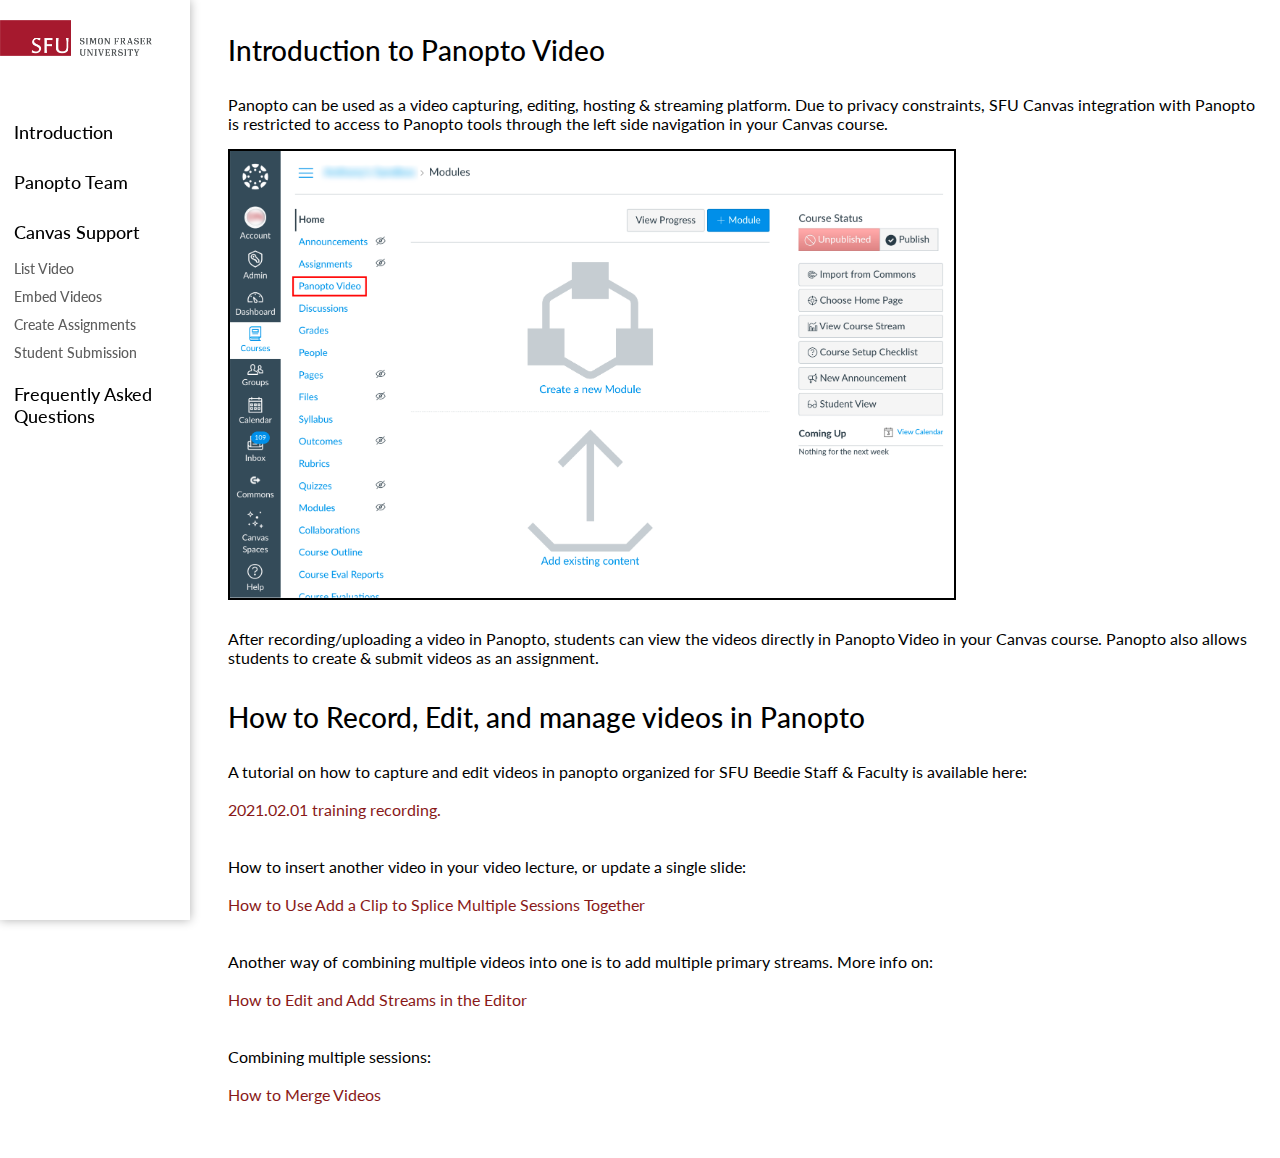
==== index.html @ bc51aecb "rename" ====
<!DOCTYPE html>
<html lang="en">
<head>
    <meta charset="UTF-8">
    <meta http-equiv="X-UA-Compatible" content="IE=edge">
    <meta name="viewport" content="width=device-width, initial-scale=1.0">
    <title>Panopto Video in SFU Canvas</title>
    <link rel="stylesheet" href="./styles.css">
</head>
<body>
    <!-- Side navigation -->
    <div class="sidenav">
        <img class="logo" alt="SFU Logo" src="./images/SFU_horizontal_logo_rgb.png" />
        <br><br><br>
        <a href="./home.html">Introduction</a>
        <a href="./panopto_team.html">Panopto Team</a>
        <a href="./canvas_support.html">Canvas Support</a>
        <a class="a_sub" href="./canvas_support.html#list">List Video</a>
        <a class="a_sub" href="./canvas_support.html#embed">Embed Videos</a>
        <a class="a_sub" href="./canvas_support.html#create">Create Assignments</a>
        <a class="a_sub" href="./canvas_support.html#submit">Student Submission</a>
        <a href="./faq.html">Frequently Asked Questions</a>
    </div>

    <!-- Page content -->
    <div class="main">
        <h2>
          Introduction to Panopto Video
        </h2>
        <p>
          Panopto can be used as a video capturing, editing, hosting & streaming platform. 
          Due to privacy constraints, SFU Canvas integration with Panopto is restricted to 
          access to Panopto tools through the left side navigation in your Canvas course.
        </p>
        <img src="./images/panopto_tab.png" alt="Panopto tab in Canvas">
        <p>
          After recording/uploading a video in Panopto, students can view the videos directly 
          in Panopto Video in your Canvas course. Panopto also allows students to create & 
          submit videos as an assignment.
        </p>
        <h2>
          How to Record, Edit, and manage videos in Panopto
        </h2>
        <p>
          A tutorial on how to capture and edit videos in panopto organized for SFU Beedie 
          Staff & Faculty is available here:<br><br> <a href="https://corp.hosted.panopto.com/Panopto/Pages/Viewer.aspx?id=32fe626e-5013-48fc-8f20-acc20178127f" target="_blank">
          2021.02.01 training recording.</a><br><br><br>
          How to insert another video in your video lecture, or update a single slide: 
          <br><br> <a href="https://support.panopto.com/s/article/Add-Clips-Splicing" target="_blank">
            How to Use Add a Clip to Splice Multiple Sessions Together</a><br><br><br>
          Another way of combining multiple videos into one is to add multiple primary 
          streams. More info on:<br><br> <a href="https://support.panopto.com/s/article/Add-and-edit-Video-Streams" target="_blank">
            How to Edit and Add Streams in the Editor</a><br><br><br>
          Combining multiple sessions: <br><br> <a href="https://support.panopto.com/s/article/How-to-Merge-Videos" target="_blank">
            How to Merge Videos</a><br><br><br>
        </p>
    </div>

<script src="./scripts.js"></script>
</body>
</html>
---- styles.css ----
@import url('https://fonts.googleapis.com/css?family=Lato');

body {
  font-family: "Lato Extended", Lato, "Helvetica Neue", Helvetica, Arial, sans-serif;
}
.logo {
  width: 152px;
  height: 36px;
  border: none;
}
h2 {
  font-size: 28px;
  font-weight: 500;
  padding-top: 10px;
  padding-bottom: 5px;
}
img {
  border: 2px solid rgb(0, 0, 0);
  width: 70%;
  margin-left: 0px ;
  margin-bottom: 10px;
}
h3 {
  font-weight: normal;
  font-size: 22px;
}
h4 {
  font-weight: normal;
  font-size: 18px;
}
a {
  text-decoration: none;
  color: rgb(137, 25, 25);
}
li {
  padding: 5px;
}
button {
  font-family: "Lato Extended", Lato, "Helvetica Neue", Helvetica, Arial, sans-serif;
  font-size: 20px;
}
div.indent {
  border-left: 1px solid rgb(211, 211, 211);
}
.indent p {
  margin-left: 40px;
}
.indent img {
  margin-left: 40px;
}

.sidenav {
    height: 100%; /* Full-height: remove this if you want "auto" height */
    width: 190px; /* Set the width of the sidebar */
    position: fixed; /* Fixed Sidebar (stay in place on scroll) */
    z-index: 1; /* Stay on top */
    top: 0; /* Stay at the top */
    left: 0;
    background-color: rgb(255, 255, 255); /* Black */
    overflow-x: hidden; /* Disable horizontal scroll */
    padding-top: 20px;
    box-shadow:0px 0px 10px 0px rgb(176, 176, 176);
  }
  
  /* The navigation menu links */
  .sidenav a {
    padding: 14px;
    text-decoration: none;
    font-size: 18px;
    font-weight: 500;
    color: #000000;
    display: block;
  }

  .a_sub {
    padding-top: 3px !important;
    padding-bottom: 8px !important;
    font-size: 14px !important;
    color: #5e5e5e !important;
  }
  .a_sub:hover {
    color: rgb(0, 0, 0) !important; 
    background-color: #ececec5c;
  }

  /* When you mouse over the navigation links, change their color */
  .sidenav a:hover {
    background-color: #ececec5c;
  }
  
  /* Style page content */
  .main {
    margin-left: 210px; 
    padding: 0px 10px;
  }
  
  /* On smaller screens, where height is less than 450px, change the style of the sidebar (less padding and a smaller font size) */
  @media screen and (max-height: 450px) {
    .sidenav {padding-top: 15px;}
    .sidenav a {font-size: 18px;}
  }
  .accordion {
    background-color: rgba(237, 237, 237, 0.236);
    color: #444;
    padding: 10px;
    width: 900px;
    border: 0;
    border-bottom: 1px solid gray;;
    text-align: left;
    transition: 0.4s;
  }
  
  .active, .accordion:hover {
    background-color: rgb(240, 240, 240);
  }
  
  .panel {
    padding: 0 18px;
    background-color: white;
    max-height: 0;
    overflow: hidden;
    transition: max-height 0.2s ease-out;
    width: 80%;
  }

  .accordion:after {
    content: '\002B';
    color: #777;
    font-weight: bold;
    float: right;
    margin-left: 5px;
  }
  
  .active:after {
    content: "\2212";
  }
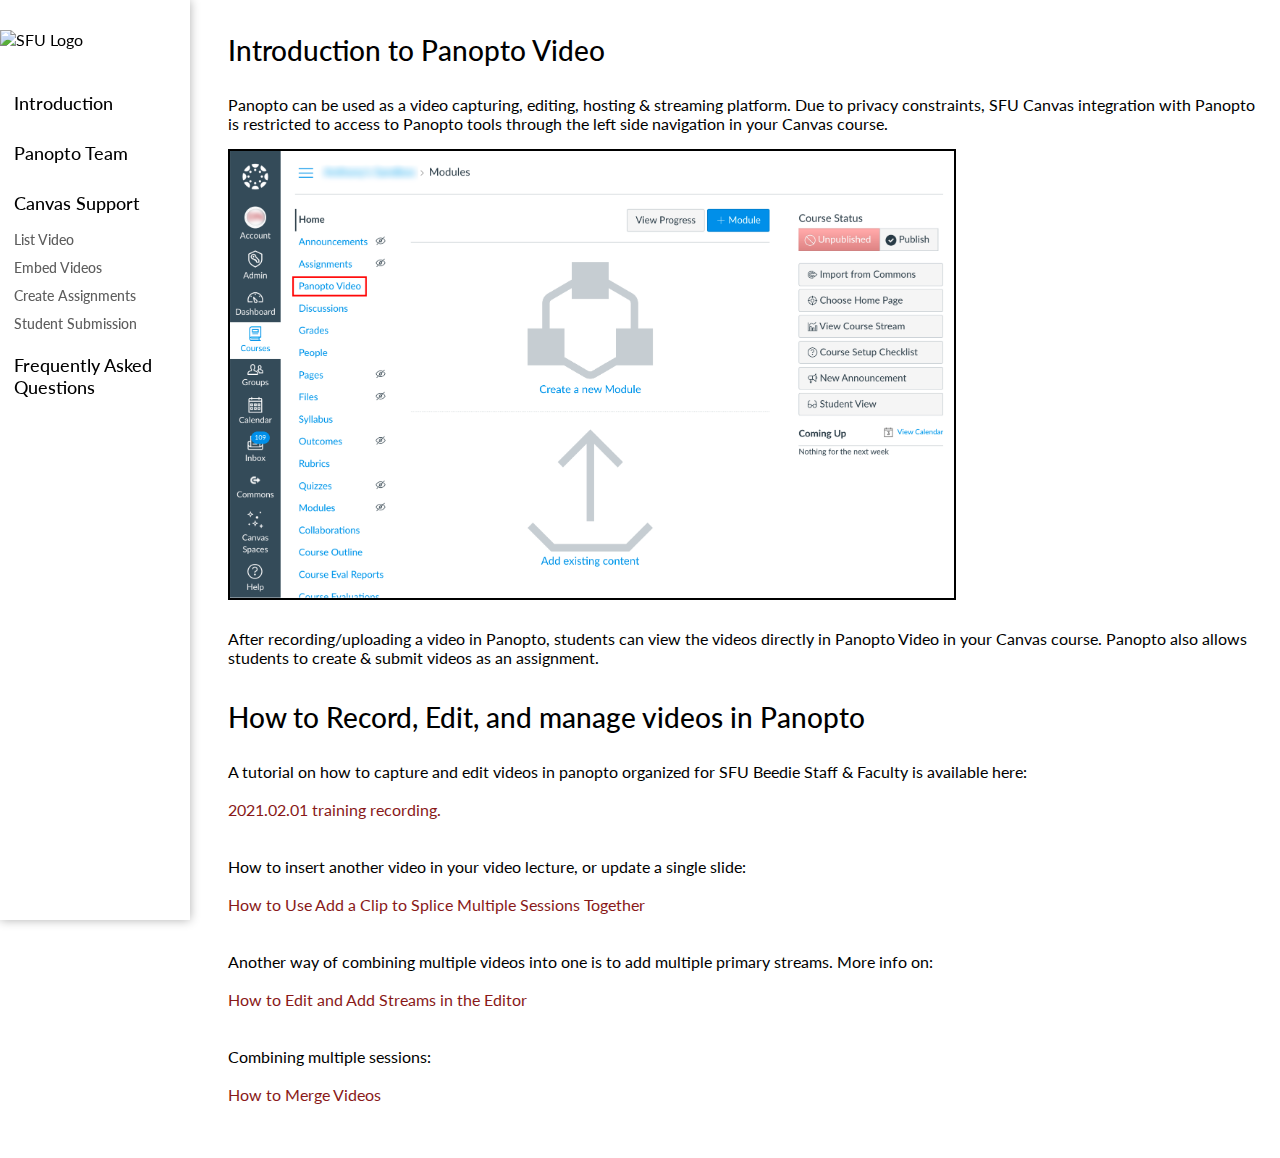
==== commit 823a492e: "hamburger menu for mobile" ====
--- a/index.html
+++ b/index.html
@@ -6,13 +6,14 @@
     <meta name="viewport" content="width=device-width, initial-scale=1.0">
     <title>Panopto Video in SFU Canvas</title>
     <link rel="stylesheet" href="./styles.css">
+    <link rel="stylesheet" href="https://cdnjs.cloudflare.com/ajax/libs/font-awesome/4.7.0/css/font-awesome.min.css"> <!-- hamburger icon -->
 </head>
 <body>
     <!-- Side navigation -->
-    <div class="sidenav">
-        <img class="logo" alt="SFU Logo" src="./images/SFU_horizontal_logo_rgb.png" />
-        <br><br><br>
-        <a href="./home.html">Introduction</a>
+    <div class="sidenav" id="sidenav">
+        <img class="logo" alt="SFU Logo" src="./images/SFU_Beedie_Logo.png" />
+        <br><br>
+        <a href="./index.html">Introduction</a>
         <a href="./panopto_team.html">Panopto Team</a>
         <a href="./canvas_support.html">Canvas Support</a>
         <a class="a_sub" href="./canvas_support.html#list">List Video</a>
@@ -20,6 +21,10 @@
         <a class="a_sub" href="./canvas_support.html#create">Create Assignments</a>
         <a class="a_sub" href="./canvas_support.html#submit">Student Submission</a>
         <a href="./faq.html">Frequently Asked Questions</a>
+        <!-- "Hamburger menu" / "Bar icon" to toggle the navigation links -->
+        <a href="javascript:void(0);" class="icon" onclick="myFunction()">
+          <i class="fa fa-bars"></i>
+        </a>
     </div>
 
     <!-- Page content -->
--- a/styles.css
+++ b/styles.css
@@ -7,6 +7,7 @@
   width: 152px;
   height: 36px;
   border: none;
+  margin-top: 10px;
 }
 h2 {
   font-size: 28px;
@@ -38,6 +39,7 @@
 button {
   font-family: "Lato Extended", Lato, "Helvetica Neue", Helvetica, Arial, sans-serif;
   font-size: 20px;
+  width: 100% !important;
 }
 div.indent {
   border-left: 1px solid rgb(211, 211, 211);
@@ -56,8 +58,7 @@
     z-index: 1; /* Stay on top */
     top: 0; /* Stay at the top */
     left: 0;
-    background-color: rgb(255, 255, 255); /* Black */
-    overflow-x: hidden; /* Disable horizontal scroll */
+    background-color: rgb(255, 255, 255); 
     padding-top: 20px;
     box-shadow:0px 0px 10px 0px rgb(176, 176, 176);
   }
@@ -72,33 +73,77 @@
     display: block;
   }
 
+  .sidenav .icon {
+    display: none;
+  }
+
+  .sidenav a:hover {
+    background-color: #ececec5c;
+  }
+
+
   .a_sub {
     padding-top: 3px !important;
     padding-bottom: 8px !important;
     font-size: 14px !important;
     color: #5e5e5e !important;
   }
-  .a_sub:hover {
-    color: rgb(0, 0, 0) !important; 
-    background-color: #ececec5c;
+
+  
+
+  /* mobile menu */
+  @media screen and (max-width: 600px) {
+    body {
+      margin: 0;
+    }
+    .sidenav {
+      background-color: rgb(255, 255, 255);
+      position: relative;
+      width: 100%;
+    }
+    .sidenav a:not(:first-child) {display: none;}
+    .sidenav a.icon {
+      float: right;
+      display: block;
+    }
+  
+    .sidenav.responsive {position: relative;}
+    .sidenav.responsive a.icon {
+      display: block;
+      position: absolute;
+      right: 15px;
+      top: 20px;
+      font-size: 20px;
+    }
+    .sidenav.responsive a {
+      float: none;
+      display: block;
+      text-align: left;
+    }
+
+    .sidenav a.icon {
+      display: block;
+      position: absolute;
+      right: 15px;
+      top: 20px;
+      font-size: 20px;
+    }
+
+    .main {
+      margin-left: 0px !important; 
+      padding: 0px 10px;
+    }
   }
 
-  /* When you mouse over the navigation links, change their color */
-  .sidenav a:hover {
-    background-color: #ececec5c;
-  }
-  
+
+
+
   /* Style page content */
   .main {
     margin-left: 210px; 
     padding: 0px 10px;
   }
   
-  /* On smaller screens, where height is less than 450px, change the style of the sidebar (less padding and a smaller font size) */
-  @media screen and (max-height: 450px) {
-    .sidenav {padding-top: 15px;}
-    .sidenav a {font-size: 18px;}
-  }
   .accordion {
     background-color: rgba(237, 237, 237, 0.236);
     color: #444;
@@ -120,7 +165,6 @@
     max-height: 0;
     overflow: hidden;
     transition: max-height 0.2s ease-out;
-    width: 80%;
   }
 
   .accordion:after {
